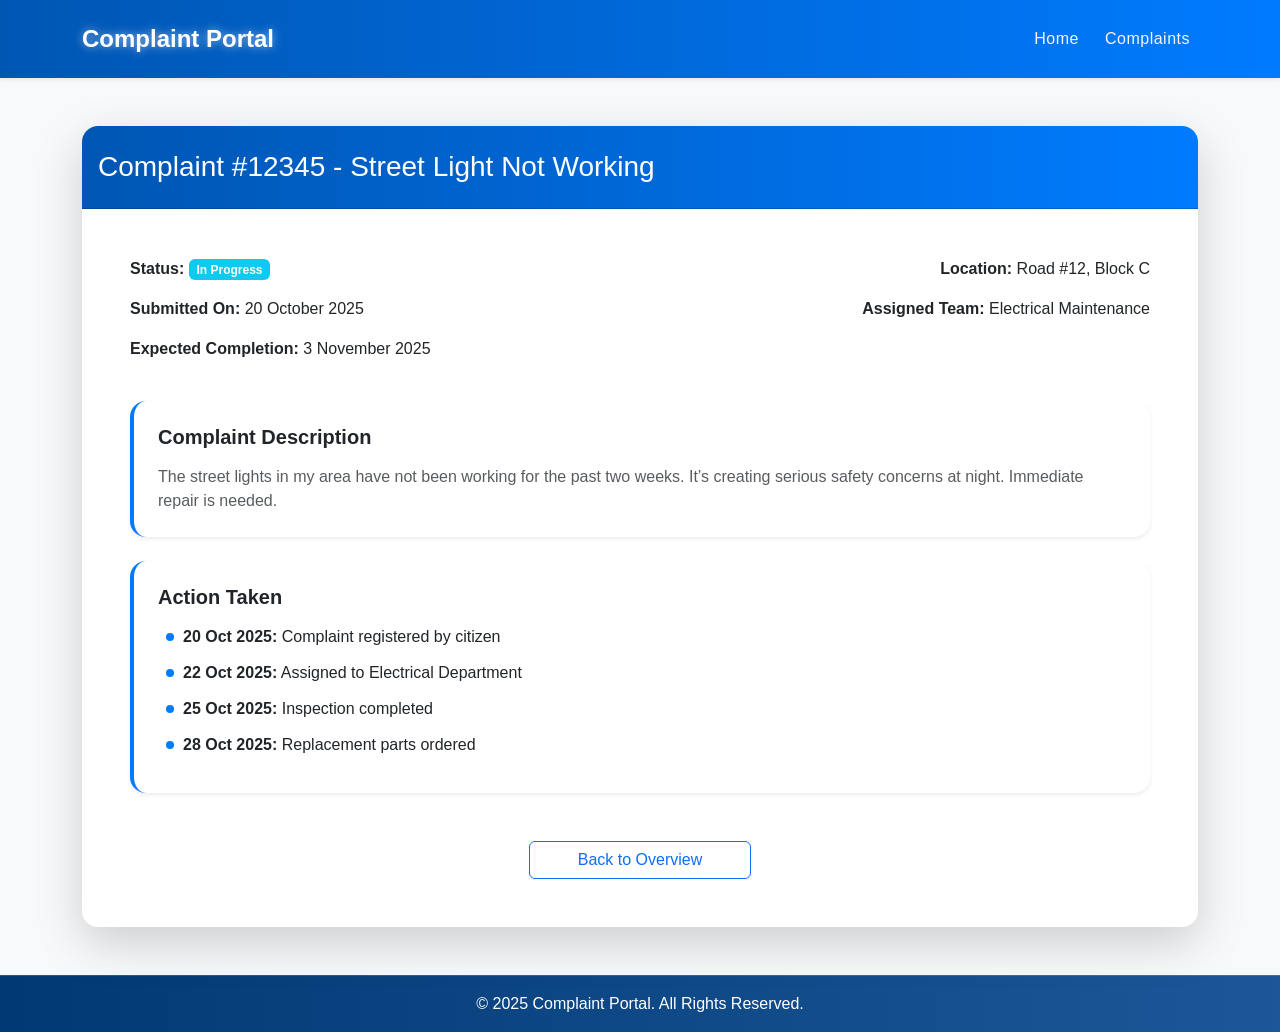
==== complaint-details.html @ f6d7013a "html design" ====
<!DOCTYPE html>
<html lang="en">
<head>
  <meta charset="UTF-8" />
  <meta name="viewport" content="width=device-width, initial-scale=1.0">
  <title>Complaint Details - Complaint Portal</title>
  <link href="https://cdn.jsdelivr.net/npm/bootstrap@5.3.3/dist/css/bootstrap.min.css" rel="stylesheet">
  <link rel="stylesheet" href="css/styles.css">
</head>
<body class="d-flex flex-column min-vh-100">

  <!-- Navbar -->
  <nav class="navbar navbar-expand-lg navbar-dark bg-gradient-primary shadow-sm py-3">
    <div class="container">
      <a class="navbar-brand fw-bold fs-4" href="index.html">Complaint Portal</a>
      <button class="navbar-toggler" type="button" data-bs-toggle="collapse" data-bs-target="#navbarNav">
        <span class="navbar-toggler-icon"></span>
      </button>
      <div id="navbarNav" class="collapse navbar-collapse">
        <ul class="navbar-nav ms-auto">
          <li class="nav-item"><a class="nav-link" href="index.html">Home</a></li>
          <li class="nav-item"><a class="nav-link" href="complaints.html">Complaints</a></li>
        </ul>
      </div>
    </div>
  </nav>

  <!-- Details Section -->
  <section class="py-5 flex-grow-1 bg-light">
    <div class="container">
      <div class="card shadow-lg border-0 rounded-4 overflow-hidden">
        <div class="card-header bg-gradient-primary text-white py-4">
          <h3 class="mb-0">Complaint #12345 - Street Light Not Working</h3>
        </div>
        <div class="card-body p-5">
          <div class="row mb-4">
            <div class="col-md-6">
              <p><strong>Status:</strong> <span class="badge bg-info">In Progress</span></p>
              <p><strong>Submitted On:</strong> 20 October 2025</p>
              <p><strong>Expected Completion:</strong> 3 November 2025</p>
            </div>
            <div class="col-md-6 text-md-end">
              <p><strong>Location:</strong> Road #12, Block C</p>
              <p><strong>Assigned Team:</strong> Electrical Maintenance</p>
            </div>
          </div>

          <div class="details-box bg-white p-4 rounded-4 shadow-sm mb-4">
            <h5 class="fw-bold mb-3">Complaint Description</h5>
            <p class="mb-0 text-muted">The street lights in my area have not been working for the past two weeks. It’s creating serious safety concerns at night. Immediate repair is needed.</p>
          </div>

          <div class="details-box bg-white p-4 rounded-4 shadow-sm">
            <h5 class="fw-bold mb-3">Action Taken</h5>
            <ul class="timeline list-unstyled mb-0">
              <li><span class="fw-bold">20 Oct 2025:</span> Complaint registered by citizen</li>
              <li><span class="fw-bold">22 Oct 2025:</span> Assigned to Electrical Department</li>
              <li><span class="fw-bold">25 Oct 2025:</span> Inspection completed</li>
              <li><span class="fw-bold">28 Oct 2025:</span> Replacement parts ordered</li>
            </ul>
          </div>

          <div class="text-center mt-5">
            <a href="complaints.html" class="btn btn-outline-primary px-5">Back to Overview</a>
          </div>
        </div>
      </div>
    </div>
  </section>

  <footer class="footer mt-auto py-3 text-center text-white bg-dark">
    <p class="mb-0">&copy; 2025 Complaint Portal. All Rights Reserved.</p>
  </footer>

  <script src="https://cdn.jsdelivr.net/npm/bootstrap@5.3.3/dist/js/bootstrap.bundle.min.js"></script>
</body>
</html>
---- css/styles.css ----
/* ==========================================================
   General Styles
========================================================== */
body {
  font-family: 'Poppins', sans-serif;
  color: #333;
  background: linear-gradient(180deg, #f9fafc 0%, #eef3f8 100%);
  min-height: 100vh;
  display: flex;
  flex-direction: column;
}

/* ==========================================================
   Navbar - Modern Glass Gradient
========================================================== */
.custom-navbar {
  background: linear-gradient(90deg, #003973, #1e5799, #2989d8);
  background-size: 300% 300%;
  animation: gradientMove 12s ease infinite;
  backdrop-filter: blur(10px);
  border-bottom: 1px solid rgba(255, 255, 255, 0.15);
  box-shadow: 0 4px 15px rgba(0, 0, 0, 0.15);
}

@keyframes gradientMove {
  0% { background-position: 0% 50%; }
  50% { background-position: 100% 50%; }
  100% { background-position: 0% 50%; }
}

.navbar-brand {
  color: #fff !important;
  text-shadow: 0 0 10px rgba(255, 255, 255, 0.6);
  transition: all 0.3s ease;
}

.navbar-brand:hover {
  text-shadow: 0 0 15px rgba(255, 255, 255, 0.9);
  transform: scale(1.05);
}

/* Navbar Links */
.navbar-nav .nav-link {
  color: #f5f5f5 !important;
  font-weight: 500;
  letter-spacing: 0.5px;
  padding: 8px 16px;
  margin-left: 10px;
  border-radius: 6px;
  transition: all 0.3s ease;
}

.navbar-nav .nav-link:hover {
  color: #fff !important;
  background: rgba(255, 255, 255, 0.15);
  transform: translateY(-2px);
}

.navbar-nav .nav-link.active {
  background: #ffffff;
  color: #003973 !important;
  font-weight: 600;
  box-shadow: 0 3px 10px rgba(255, 255, 255, 0.25);
}

/* Mobile Menu Button */
.navbar-toggler {
  border: none;
}
.navbar-toggler:focus {
  box-shadow: none;
}

/* Gradient Helper */
.bg-gradient-primary {
  background: linear-gradient(90deg, #0056b3, #007bff);
}

/* ==========================================================
   Hero Section
========================================================== */
.hero {
  min-height: 85vh;
  background: linear-gradient(rgba(0,0,0,0.6), rgba(0,0,0,0.6)),
              url('../assets/banner.jpg') center/cover no-repeat;
  display: flex;
  align-items: center;
  justify-content: center;
  text-align: center;
  color: #fff;
  padding: 100px 20px;
}
.hero h1 {
  font-weight: 700;
  font-size: 3rem;
  animation: fadeInUp 1s ease-in-out;
}
.hero p {
  opacity: 0.9;
  font-size: 1.2rem;
  margin-top: 15px;
}
@keyframes fadeInUp {
  from {opacity: 0; transform: translateY(20px);}
  to {opacity: 1; transform: translateY(0);}
}

/* ==========================================================
   Counter & Stat Cards
========================================================== */
.counter-box, .stat-card {
  background: #fff;
  border-radius: 15px;
  transition: transform 0.3s ease, box-shadow 0.3s ease;
  padding: 1.5rem;
  text-align: center;
}
.counter-box:hover, .stat-card:hover {
  transform: translateY(-6px);
  box-shadow: 0 10px 25px rgba(0,0,0,0.1);
}
.counter-box h2 {
  font-size: 2rem;
  color: #003973;
  font-weight: 700;
}
.counter-box p {
  color: #555;
}

/* ==========================================================
   Info Cards & Section Titles
========================================================== */
.info-card {
  background: #fff;
  border-radius: 12px;
  padding: 20px;
  transition: transform 0.3s ease, box-shadow 0.3s ease;
}
.info-card:hover {
  transform: translateY(-6px);
  box-shadow: 0 8px 20px rgba(0, 0, 0, 0.1);
}
section h2 {
  letter-spacing: 0.5px;
  font-weight: 600;
  color: #003973;
  margin-bottom: 1.5rem;
}
.text-primary {
  color: #007bff !important;
}

/* ==========================================================
   Timeline for Details Page
========================================================== */
.timeline {
  list-style: none;
  padding-left: 0;
}
.timeline li {
  position: relative;
  padding-left: 25px;
  margin-bottom: 12px;
}
.timeline li::before {
  content: '';
  position: absolute;
  left: 8px;
  top: 8px;
  width: 8px;
  height: 8px;
  background: #007bff;
  border-radius: 50%;
}
.details-box {
  border-left: 4px solid #007bff;
  background: #fff;
  padding: 20px;
  border-radius: 10px;
}

/* ==========================================================
   Smooth Animations
========================================================== */
.animate-fadein {
  animation: fadeInUp 1s ease-in-out;
}

/* ==========================================================
   Footer Sticky
========================================================== */
footer {
  margin-top: auto;
  background: linear-gradient(90deg, #003973, #1e5799);
  color: #f1f1f1;
  padding: 20px 0;
  text-align: center;
  border-top: 1px solid rgba(255, 255, 255, 0.15);
}
footer a {
  color: #fff;
  text-decoration: none;
  font-weight: 500;
}
footer a:hover {
  text-decoration: underline;
}

/* ==========================================================
   Section Spacing
========================================================== */
section {
  padding: 80px 0;
}
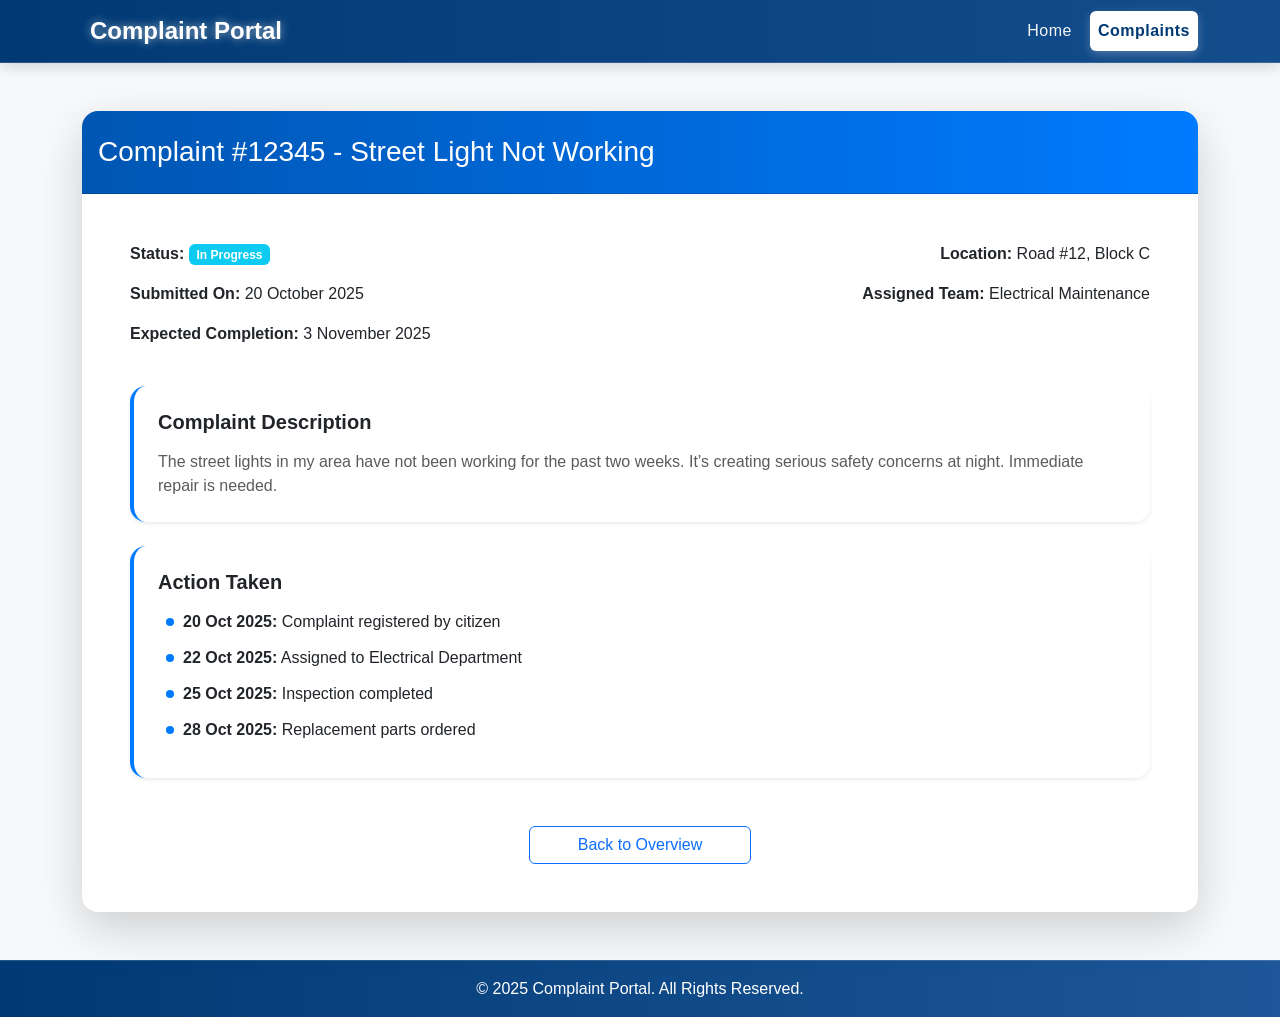
==== commit 8f601901: "laravel project login" ====
--- a/complaint-details.html
+++ b/complaint-details.html
@@ -10,18 +10,20 @@
 <body class="d-flex flex-column min-vh-100">
 
   <!-- Navbar -->
-  <nav class="navbar navbar-expand-lg navbar-dark bg-gradient-primary shadow-sm py-3">
+  <nav class="navbar navbar-expand-lg navbar-dark custom-navbar sticky-top">
     <div class="container">
-      <a class="navbar-brand fw-bold fs-4" href="index.html">Complaint Portal</a>
-      <button class="navbar-toggler" type="button" data-bs-toggle="collapse" data-bs-target="#navbarNav">
+        <a class="navbar-brand fw-bold fs-4" href="index.html">
+        <i class="bi bi-shield-check me-2"></i>Complaint Portal
+        </a>
+        <button class="navbar-toggler" type="button" data-bs-toggle="collapse" data-bs-target="#navbarNav">
         <span class="navbar-toggler-icon"></span>
-      </button>
-      <div id="navbarNav" class="collapse navbar-collapse">
+        </button>
+        <div id="navbarNav" class="collapse navbar-collapse">
         <ul class="navbar-nav ms-auto">
-          <li class="nav-item"><a class="nav-link" href="index.html">Home</a></li>
-          <li class="nav-item"><a class="nav-link" href="complaints.html">Complaints</a></li>
+            <li class="nav-item"><a class="nav-link" href="index.html">Home</a></li>
+            <li class="nav-item"><a class="nav-link active" href="complaints.html">Complaints</a></li>
         </ul>
-      </div>
+        </div>
     </div>
   </nav>
 
